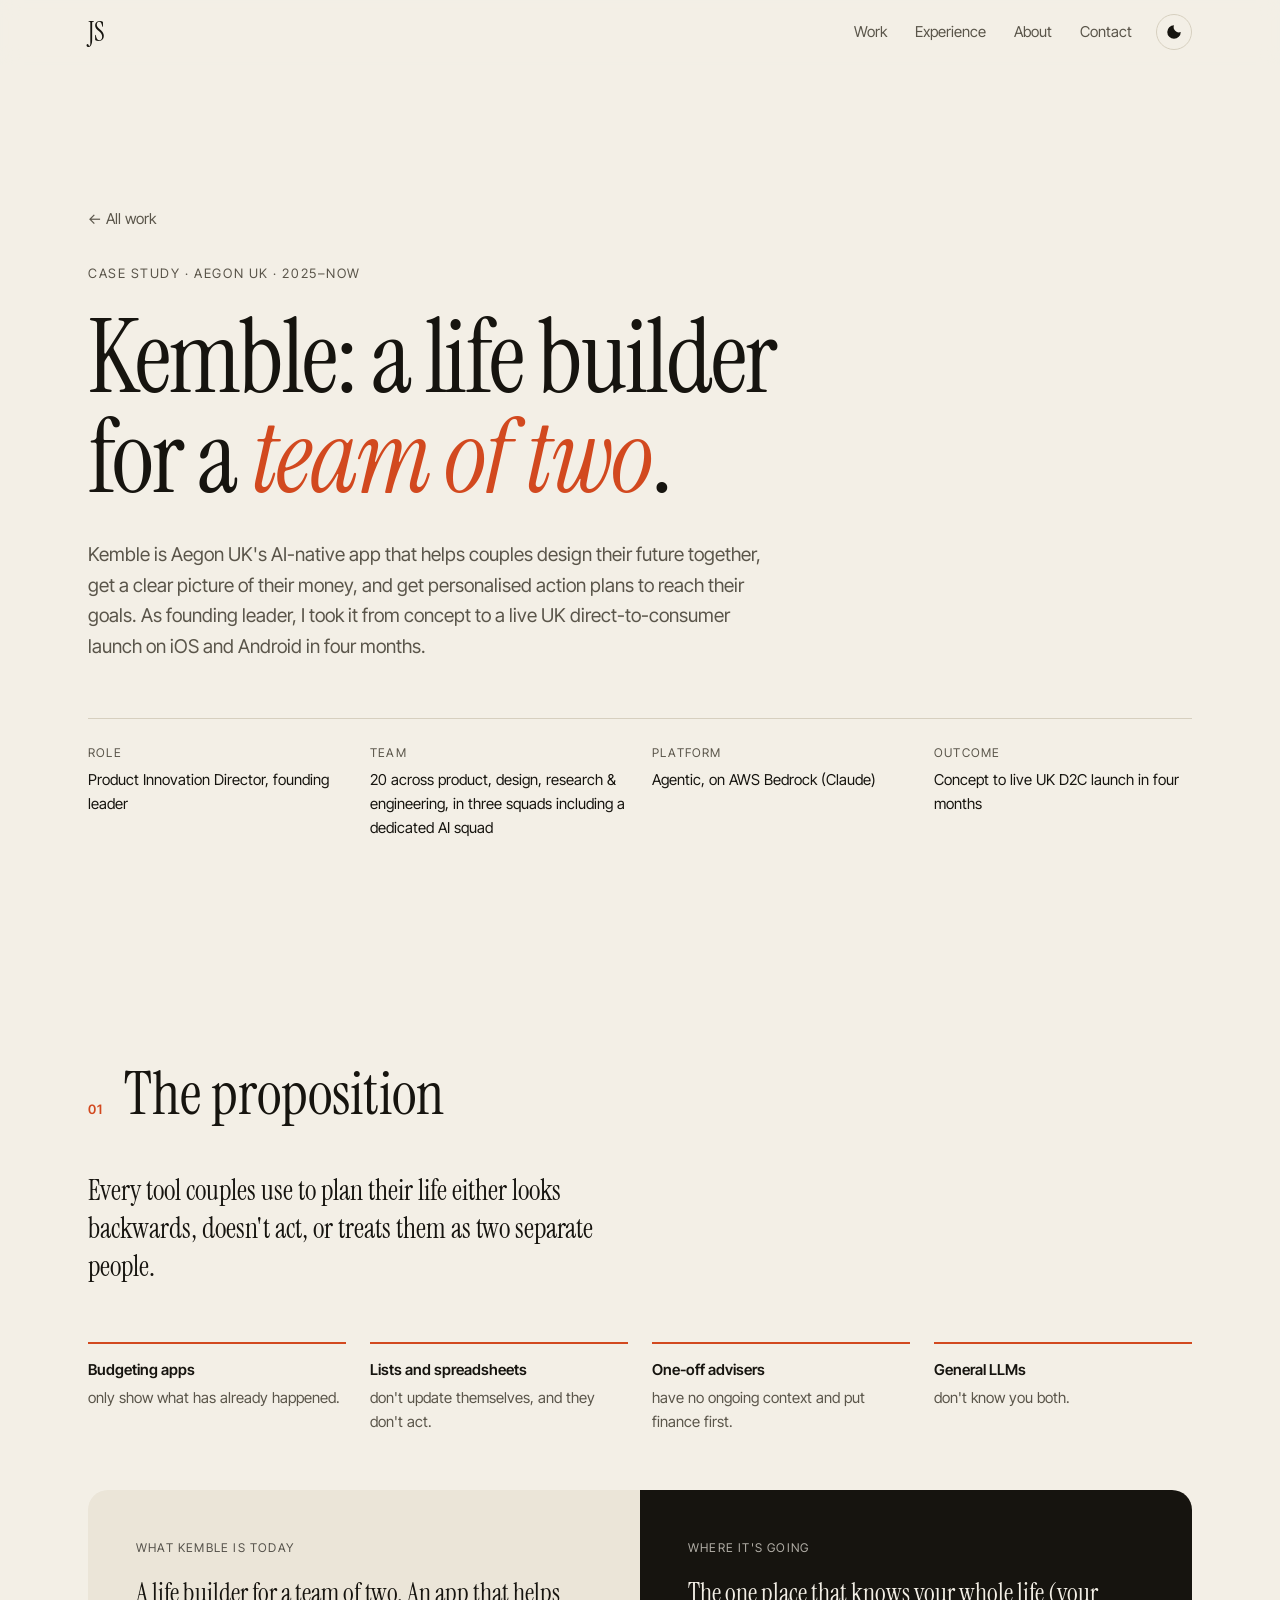
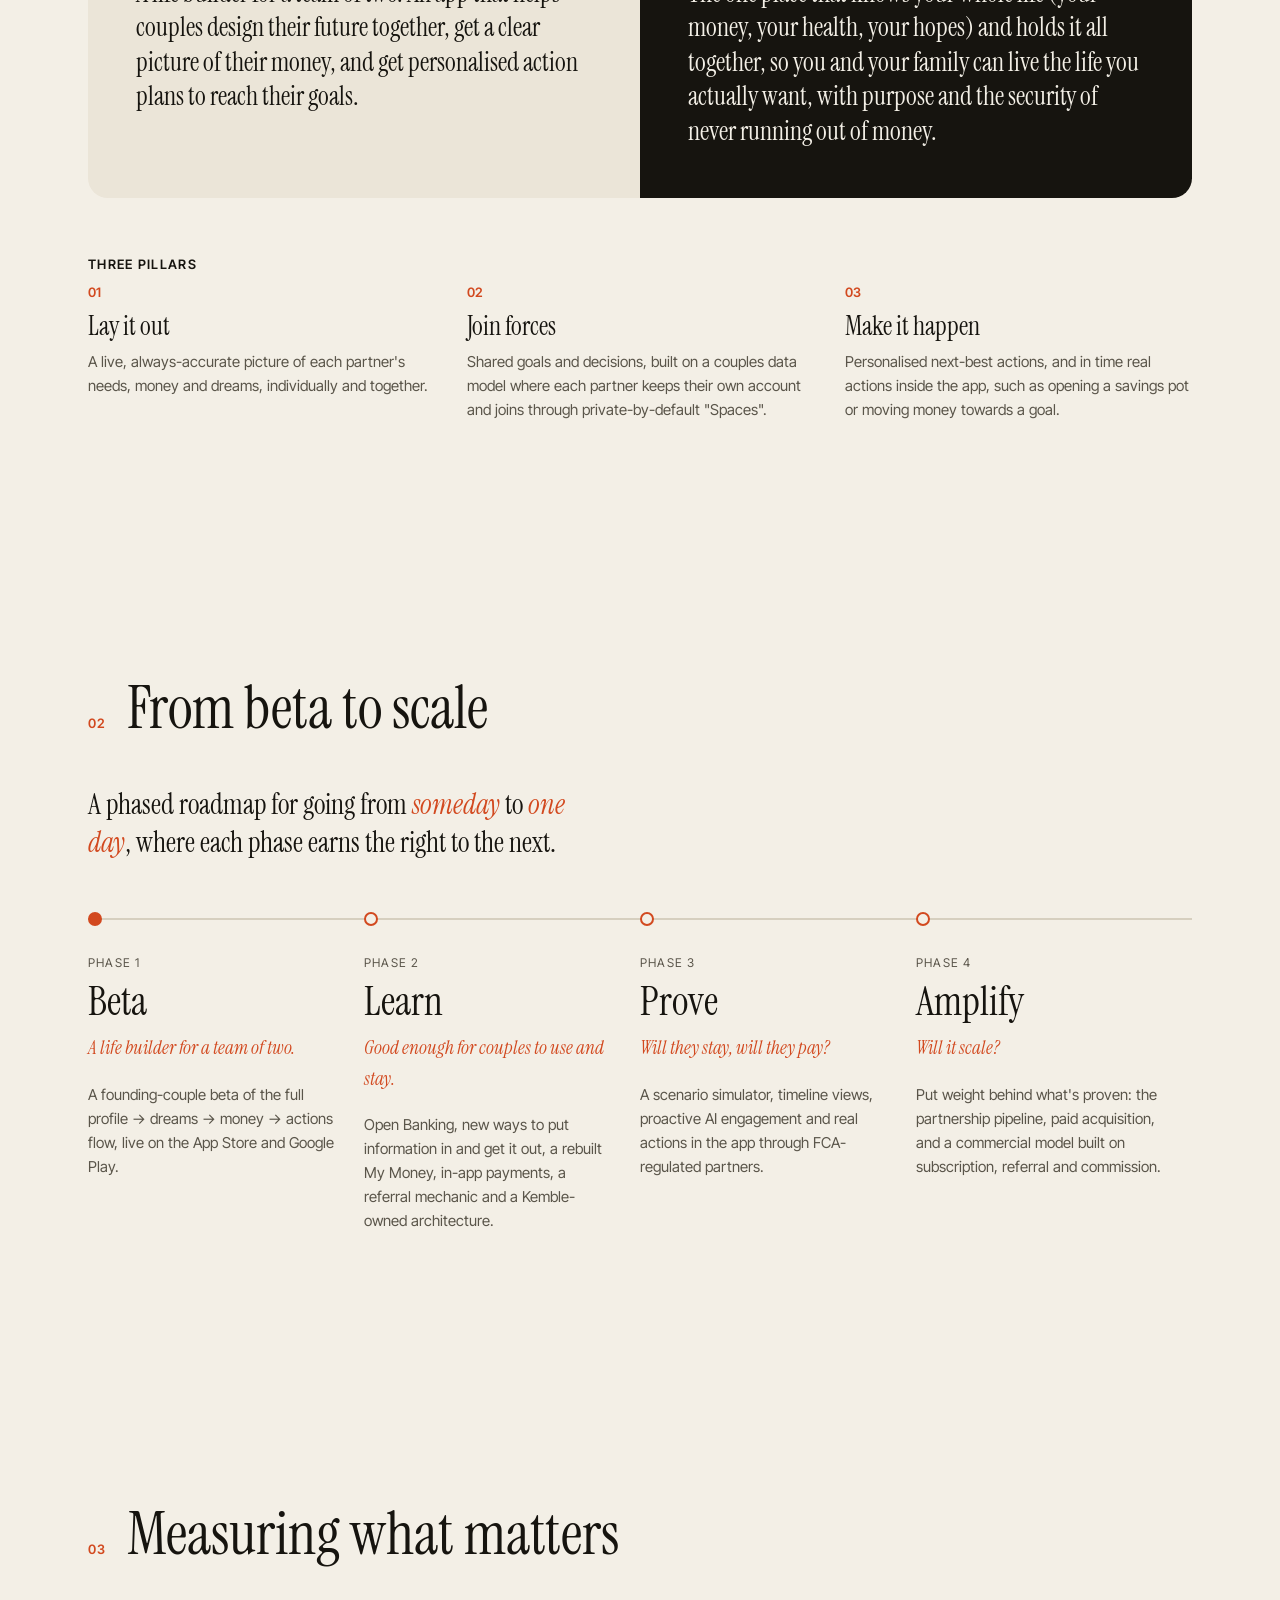
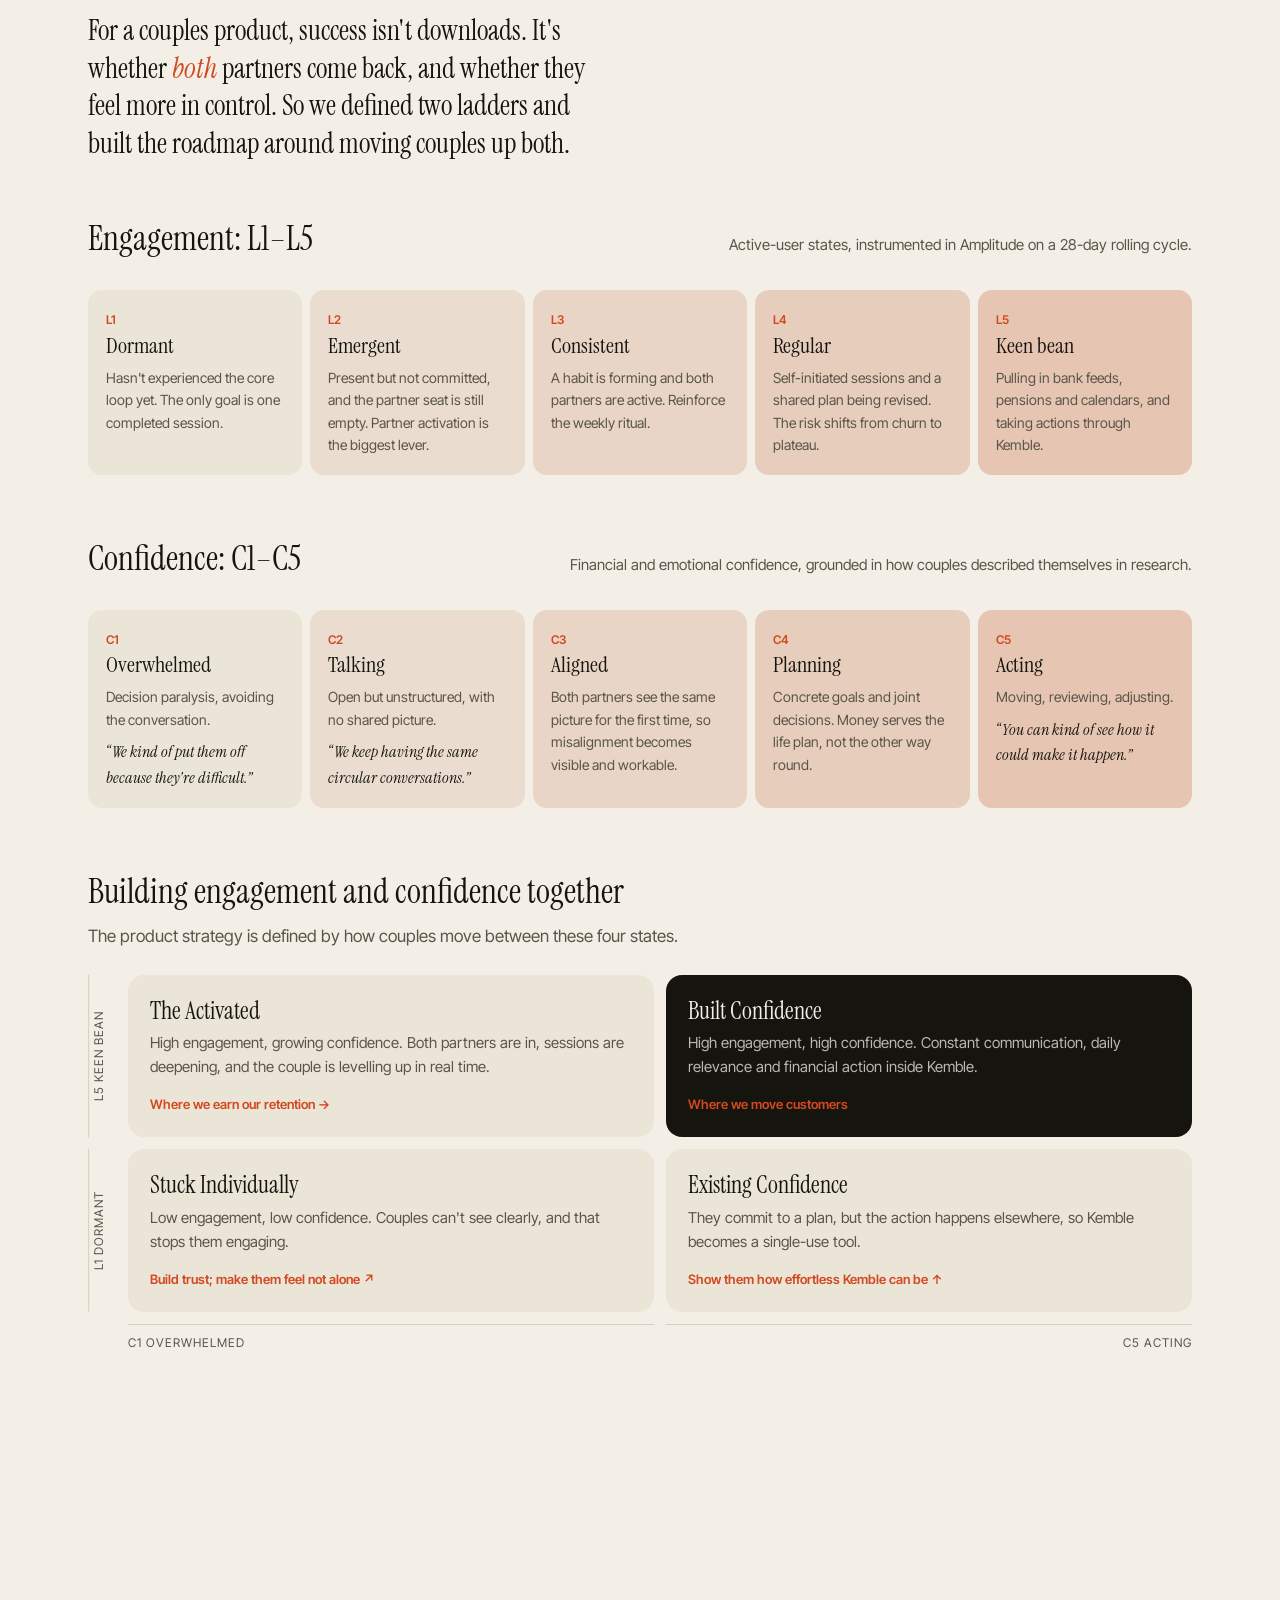
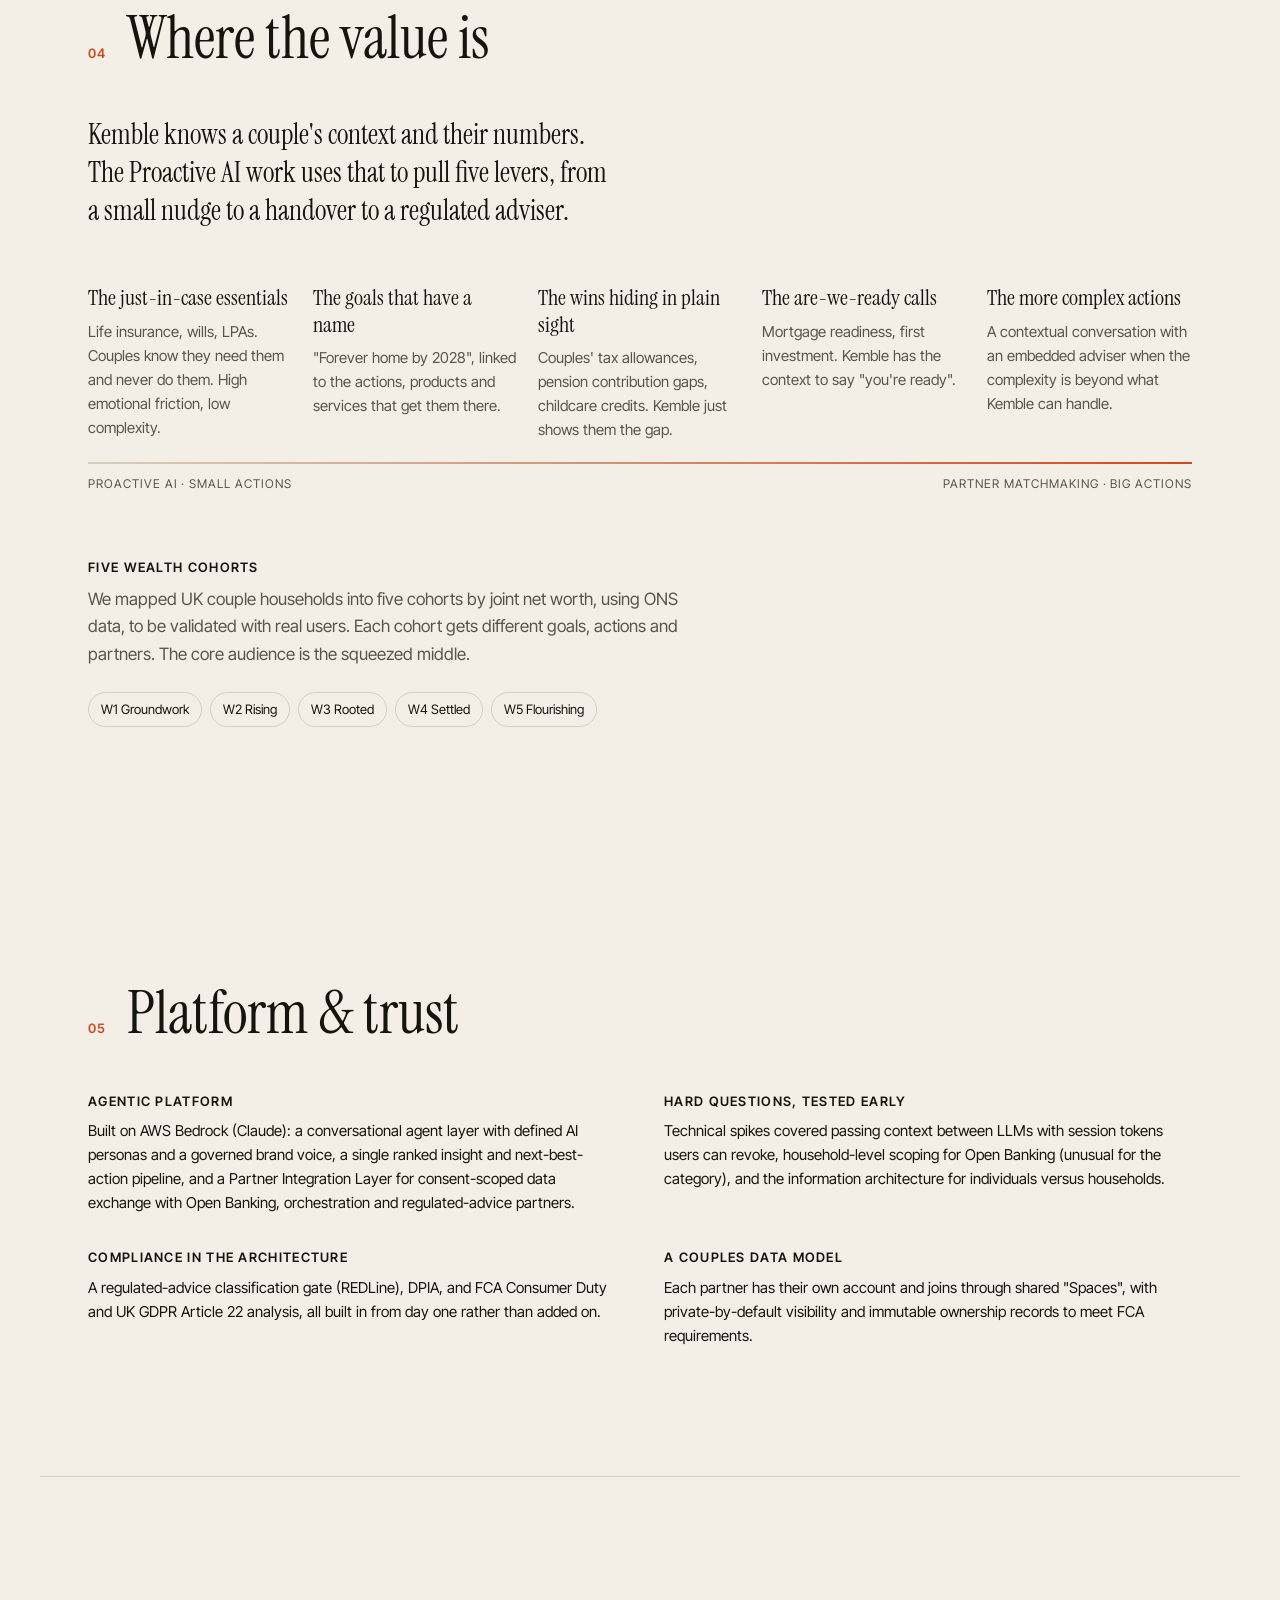
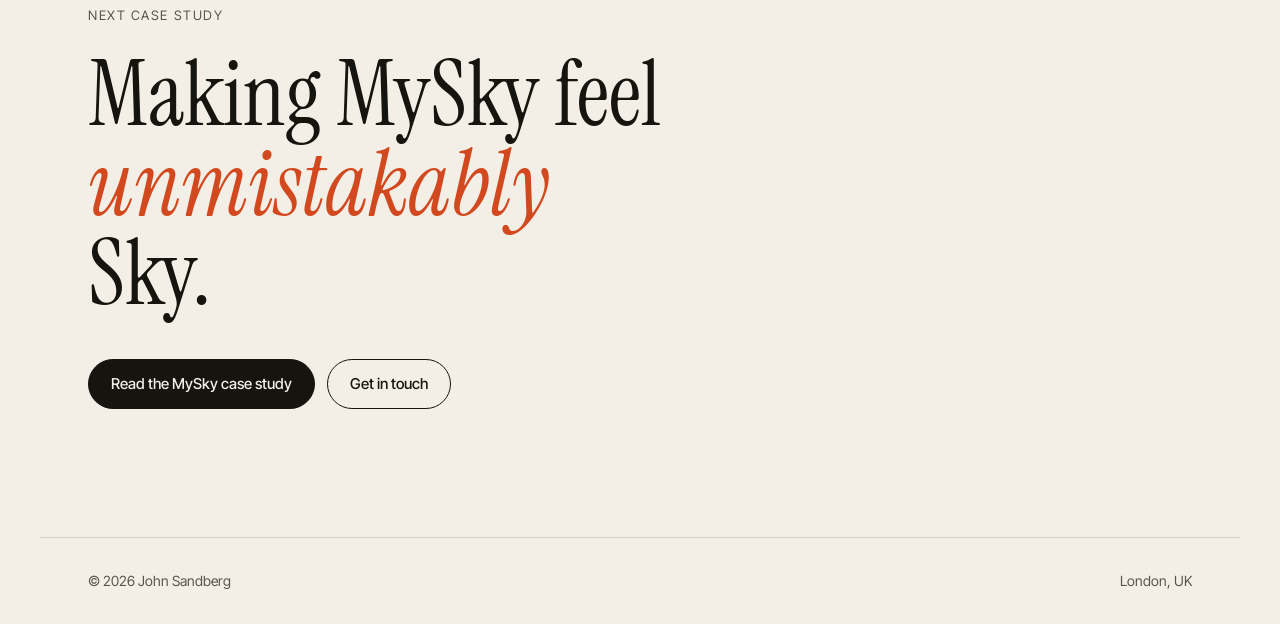
==== work/kemble.html @ 89f9bff1 "Add Kemble case study New work/kemble.html: proposition, phased roadmap, engagement and confidence l" ====
<!doctype html>
<html lang="en" class="no-js">
<head>
  <meta charset="utf-8">
  <meta name="viewport" content="width=device-width, initial-scale=1">
  <title>Kemble — John Sandberg</title>
  <meta name="description" content="Case study: Kemble, Aegon UK's AI-native life and financial planning app for couples, taken from concept to live UK launch in four months.">
  <meta property="og:title" content="Kemble — John Sandberg">
  <meta property="og:type" content="article">
  <link rel="icon" href="../assets/favicon.svg" type="image/svg+xml">
  <link rel="preconnect" href="https://fonts.googleapis.com">
  <link rel="preconnect" href="https://fonts.gstatic.com" crossorigin>
  <link href="https://fonts.googleapis.com/css2?family=Instrument+Serif:ital@0;1&family=Inter+Tight:wght@400;500;600&display=swap" rel="stylesheet">
  <link rel="stylesheet" href="../assets/styles.css">
</head>
<body>
  <a class="skip" href="#main">Skip to content</a>

  <header class="nav">
    <div class="wrap nav__inner">
      <a class="nav__mark" href="../" aria-label="John Sandberg, home">JS</a>
      <nav aria-label="Primary">
        <ul class="nav__links">
          <li><a href="../#work">Work</a></li>
          <li><a href="../#experience">Experience</a></li>
          <li><a href="../#about">About</a></li>
          <li><a href="../#contact">Contact</a></li>
        </ul>
      </nav>
      <button class="theme" type="button" aria-label="Toggle colour theme">
        <svg viewBox="0 0 24 24" width="18" height="18" aria-hidden="true"><path d="M12 3a9 9 0 1 0 9 9 7 7 0 0 1-9-9z" fill="currentColor"/></svg>
      </button>
    </div>
  </header>

  <main id="main">
    <!-- HERO -->
    <section class="hero wrap cs-hero">
      <a class="back" href="../#work">← All work</a>
      <p class="eyebrow">Case study · Aegon UK · 2025–now</p>
      <h1 class="hero__title">Kemble: a life builder for a <em>team of two</em>.</h1>
      <p class="hero__lede">
        Kemble is Aegon UK's AI-native app that helps couples design their future together, get a clear picture of their money, and get personalised action plans to reach their goals. As founding leader, I took it from concept to a live UK direct-to-consumer launch on iOS and Android in four months.
      </p>
      <dl class="cs-meta">
        <div><dt>Role</dt><dd>Product Innovation Director, founding leader</dd></div>
        <div><dt>Team</dt><dd>20 across product, design, research &amp; engineering, in three squads including a dedicated AI squad</dd></div>
        <div><dt>Platform</dt><dd>Agentic, on AWS Bedrock (Claude)</dd></div>
        <div><dt>Outcome</dt><dd>Concept to live UK D2C launch in four months</dd></div>
      </dl>
    </section>

    <!-- 01 PROPOSITION -->
    <section class="section wrap">
      <div class="section__head">
        <span class="section__num">01</span>
        <h2>The proposition</h2>
      </div>
      <p class="cs-intro reveal">Every tool couples use to plan their life either looks backwards, doesn't act, or treats them as two separate people.</p>
      <ul class="gaps reveal">
        <li><strong>Budgeting apps</strong> only show what has already happened.</li>
        <li><strong>Lists and spreadsheets</strong> don't update themselves, and they don't act.</li>
        <li><strong>One-off advisers</strong> have no ongoing context and put finance first.</li>
        <li><strong>General LLMs</strong> don't know you both.</li>
      </ul>

      <div class="duo reveal">
        <div class="duo__panel">
          <p class="duo__label">What Kemble is today</p>
          <p>A life builder for a team of two. An app that helps couples design their future together, get a clear picture of their money, and get personalised action plans to reach their goals.</p>
        </div>
        <div class="duo__panel duo__panel--alt">
          <p class="duo__label">Where it's going</p>
          <p>The one place that knows your whole life (your money, your health, your hopes) and holds it all together, so you and your family can live the life you actually want, with purpose and the security of never running out of money.</p>
        </div>
      </div>

      <h3 class="cs-label">Three pillars</h3>
      <ol class="pillars reveal">
        <li><span>01</span><strong>Lay it out</strong>A live, always-accurate picture of each partner's needs, money and dreams, individually and together.</li>
        <li><span>02</span><strong>Join forces</strong>Shared goals and decisions, built on a couples data model where each partner keeps their own account and joins through private-by-default "Spaces".</li>
        <li><span>03</span><strong>Make it happen</strong>Personalised next-best actions, and in time real actions inside the app, such as opening a savings pot or moving money towards a goal.</li>
      </ol>
    </section>

    <!-- 02 ROADMAP -->
    <section class="section wrap">
      <div class="section__head">
        <span class="section__num">02</span>
        <h2>From beta to scale</h2>
      </div>
      <p class="cs-intro reveal">A phased roadmap for going from <em>someday</em> to <em>one day</em>, where each phase earns the right to the next.</p>
      <ol class="phases reveal">
        <li>
          <span class="phases__n">Phase 1</span>
          <h3>Beta</h3>
          <p class="phases__q">A life builder for a team of two.</p>
          <p>A founding-couple beta of the full profile → dreams → money → actions flow, live on the App Store and Google Play.</p>
        </li>
        <li>
          <span class="phases__n">Phase 2</span>
          <h3>Learn</h3>
          <p class="phases__q">Good enough for couples to use and stay.</p>
          <p>Open Banking, new ways to put information in and get it out, a rebuilt My Money, in-app payments, a referral mechanic and a Kemble-owned architecture.</p>
        </li>
        <li>
          <span class="phases__n">Phase 3</span>
          <h3>Prove</h3>
          <p class="phases__q">Will they stay, will they pay?</p>
          <p>A scenario simulator, timeline views, proactive AI engagement and real actions in the app through FCA-regulated partners.</p>
        </li>
        <li>
          <span class="phases__n">Phase 4</span>
          <h3>Amplify</h3>
          <p class="phases__q">Will it scale?</p>
          <p>Put weight behind what's proven: the partnership pipeline, paid acquisition, and a commercial model built on subscription, referral and commission.</p>
        </li>
      </ol>
    </section>

    <!-- 03 MEASUREMENT -->
    <section class="section wrap">
      <div class="section__head">
        <span class="section__num">03</span>
        <h2>Measuring what matters</h2>
      </div>
      <p class="cs-intro reveal">For a couples product, success isn't downloads. It's whether <em>both</em> partners come back, and whether they feel more in control. So we defined two ladders and built the roadmap around moving couples up both.</p>

      <div class="ladder-block reveal">
        <div class="ladder-block__head">
          <h3 class="case__title">Engagement: L1–L5</h3>
          <p>Active-user states, instrumented in Amplitude on a 28-day rolling cycle.</p>
        </div>
        <ol class="ladder">
          <li><span>L1</span><strong>Dormant</strong>Hasn't experienced the core loop yet. The only goal is one completed session.</li>
          <li><span>L2</span><strong>Emergent</strong>Present but not committed, and the partner seat is still empty. Partner activation is the biggest lever.</li>
          <li><span>L3</span><strong>Consistent</strong>A habit is forming and both partners are active. Reinforce the weekly ritual.</li>
          <li><span>L4</span><strong>Regular</strong>Self-initiated sessions and a shared plan being revised. The risk shifts from churn to plateau.</li>
          <li><span>L5</span><strong>Keen bean</strong>Pulling in bank feeds, pensions and calendars, and taking actions through Kemble.</li>
        </ol>
      </div>

      <div class="ladder-block reveal">
        <div class="ladder-block__head">
          <h3 class="case__title">Confidence: C1–C5</h3>
          <p>Financial and emotional confidence, grounded in how couples described themselves in research.</p>
        </div>
        <ol class="ladder">
          <li><span>C1</span><strong>Overwhelmed</strong>Decision paralysis, avoiding the conversation. <q>We kind of put them off because they're difficult.</q></li>
          <li><span>C2</span><strong>Talking</strong>Open but unstructured, with no shared picture. <q>We keep having the same circular conversations.</q></li>
          <li><span>C3</span><strong>Aligned</strong>Both partners see the same picture for the first time, so misalignment becomes visible and workable.</li>
          <li><span>C4</span><strong>Planning</strong>Concrete goals and joint decisions. Money serves the life plan, not the other way round.</li>
          <li><span>C5</span><strong>Acting</strong>Moving, reviewing, adjusting. <q>You can kind of see how it could make it happen.</q></li>
        </ol>
      </div>

      <div class="matrix-wrap reveal">
        <h3 class="case__title">Building engagement and confidence together</h3>
        <p class="audit__desc">The product strategy is defined by how couples move between these four states.</p>
        <div class="matrix" role="list">
          <span class="matrix__y matrix__y--top">L5 Keen bean</span>
          <span class="matrix__y matrix__y--bottom">L1 Dormant</span>
          <div class="matrix__cell" role="listitem">
            <strong>The Activated</strong>
            <p>High engagement, growing confidence. Both partners are in, sessions are deepening, and the couple is levelling up in real time.</p>
            <small>Where we earn our retention →</small>
          </div>
          <div class="matrix__cell matrix__cell--goal" role="listitem">
            <strong>Built Confidence</strong>
            <p>High engagement, high confidence. Constant communication, daily relevance and financial action inside Kemble.</p>
            <small>Where we move customers</small>
          </div>
          <div class="matrix__cell" role="listitem">
            <strong>Stuck Individually</strong>
            <p>Low engagement, low confidence. Couples can't see clearly, and that stops them engaging.</p>
            <small>Build trust; make them feel not alone ↗</small>
          </div>
          <div class="matrix__cell" role="listitem">
            <strong>Existing Confidence</strong>
            <p>They commit to a plan, but the action happens elsewhere, so Kemble becomes a single-use tool.</p>
            <small>Show them how effortless Kemble can be ↑</small>
          </div>
          <span class="matrix__x matrix__x--left">C1 Overwhelmed</span>
          <span class="matrix__x matrix__x--right">C5 Acting</span>
        </div>
      </div>
    </section>

    <!-- 04 VALUE -->
    <section class="section wrap">
      <div class="section__head">
        <span class="section__num">04</span>
        <h2>Where the value is</h2>
      </div>
      <p class="cs-intro reveal">Kemble knows a couple's context and their numbers. The Proactive AI work uses that to pull five levers, from a small nudge to a handover to a regulated adviser.</p>
      <ol class="levers reveal">
        <li><strong>The just-in-case essentials</strong>Life insurance, wills, LPAs. Couples know they need them and never do them. High emotional friction, low complexity.</li>
        <li><strong>The goals that have a name</strong>"Forever home by 2028", linked to the actions, products and services that get them there.</li>
        <li><strong>The wins hiding in plain sight</strong>Couples' tax allowances, pension contribution gaps, childcare credits. Kemble just shows them the gap.</li>
        <li><strong>The are-we-ready calls</strong>Mortgage readiness, first investment. Kemble has the context to say "you're ready".</li>
        <li><strong>The more complex actions</strong>A contextual conversation with an embedded adviser when the complexity is beyond what Kemble can handle.</li>
      </ol>
      <p class="levers__scale" aria-hidden="true"><span>Proactive AI · small actions</span><span>Partner matchmaking · big actions</span></p>

      <h3 class="cs-label">Five wealth cohorts</h3>
      <p class="cohorts__intro">We mapped UK couple households into five cohorts by joint net worth, using ONS data, to be validated with real users. Each cohort gets different goals, actions and partners. The core audience is the squeezed middle.</p>
      <ul class="chips cohorts">
        <li>W1 Groundwork</li><li>W2 Rising</li><li>W3 Rooted</li><li>W4 Settled</li><li>W5 Flourishing</li>
      </ul>
    </section>

    <!-- 05 PLATFORM & TRUST -->
    <section class="section wrap">
      <div class="section__head">
        <span class="section__num">05</span>
        <h2>Platform &amp; trust</h2>
      </div>
      <div class="case__grid reveal">
        <div>
          <h4>Agentic platform</h4>
          <p>Built on AWS Bedrock (Claude): a conversational agent layer with defined AI personas and a governed brand voice, a single ranked insight and next-best-action pipeline, and a Partner Integration Layer for consent-scoped data exchange with Open Banking, orchestration and regulated-advice partners.</p>
        </div>
        <div>
          <h4>Hard questions, tested early</h4>
          <p>Technical spikes covered passing context between LLMs with session tokens users can revoke, household-level scoping for Open Banking (unusual for the category), and the information architecture for individuals versus households.</p>
        </div>
        <div>
          <h4>Compliance in the architecture</h4>
          <p>A regulated-advice classification gate (REDLine), DPIA, and FCA Consumer Duty and UK GDPR Article 22 analysis, all built in from day one rather than added on.</p>
        </div>
        <div>
          <h4>A couples data model</h4>
          <p>Each partner has their own account and joins through shared "Spaces", with private-by-default visibility and immutable ownership records to meet FCA requirements.</p>
        </div>
      </div>
    </section>

    <!-- NEXT -->
    <section class="contact wrap">
      <p class="eyebrow">Next case study</p>
      <h2 class="contact__title">Making MySky feel <em>unmistakably</em> Sky.</h2>
      <div class="hero__cta" style="margin-top:32px">
        <a class="btn btn--solid" href="mysky.html">Read the MySky case study</a>
        <a class="btn" href="mailto:j.e.sandberg91@gmail.com">Get in touch</a>
      </div>
    </section>
  </main>

  <footer class="footer wrap">
    <span>© <span id="year">2026</span> John Sandberg</span>
    <span>London, UK</span>
  </footer>

  <script src="../assets/main.js"></script>
</body>
</html>
---- assets/styles.css ----
/* ---------- Tokens ---------- */
:root {
  --paper: #f3efe6;
  --paper-2: #ebe5d8;
  --ink: #16140f;
  --ink-2: #5a554a;
  --line: #d6cfbf;
  --accent: #d2491f;
  --serif: "Instrument Serif", Georgia, serif;
  --sans: "Inter Tight", system-ui, -apple-system, sans-serif;
  --gutter: clamp(16px, 4vw, 48px);
  --max: 1200px;
  color-scheme: light;
}
@media (prefers-color-scheme: dark) {
  :root:not([data-theme="light"]) {
    --paper: #12110e; --paper-2: #1b1a16; --ink: #efe9dc; --ink-2: #a39d90;
    --line: #2f2c25; --accent: #f06a3c; color-scheme: dark;
  }
}
:root[data-theme="dark"] {
  --paper: #12110e; --paper-2: #1b1a16; --ink: #efe9dc; --ink-2: #a39d90;
  --line: #2f2c25; --accent: #f06a3c; color-scheme: dark;
}

/* ---------- Base ---------- */
*, *::before, *::after { box-sizing: border-box; }
html { scroll-behavior: smooth; scroll-padding-top: 80px; }
body {
  margin: 0; background: var(--paper); color: var(--ink);
  font: 400 17px/1.6 var(--sans); -webkit-font-smoothing: antialiased;
  overflow-x: hidden;
}
h1, h2, h3, h4 { margin: 0; font-weight: 400; }
p { margin: 0 0 1em; }
a { color: inherit; }
em { font-family: var(--serif); font-style: italic; color: var(--accent); }
.wrap { width: 100%; max-width: var(--max); margin-inline: auto; padding-inline: var(--gutter); }
.skip { position: absolute; left: -999px; }
.skip:focus { left: 16px; top: 16px; z-index: 100; background: var(--ink); color: var(--paper); padding: 8px 12px; }
:focus-visible { outline: 2px solid var(--accent); outline-offset: 3px; }
.eyebrow { font-size: 13px; letter-spacing: .12em; text-transform: uppercase; color: var(--ink-2); margin-bottom: 24px; }

/* ---------- Nav ---------- */
.nav {
  position: sticky; top: 0; z-index: 10;
  background: color-mix(in srgb, var(--paper) 85%, transparent);
  backdrop-filter: blur(10px); border-bottom: 1px solid transparent;
  transition: border-color .3s;
}
.nav.is-scrolled { border-color: var(--line); }
.nav__inner { display: flex; align-items: center; gap: 24px; height: 64px; }
.nav__mark { font: 400 26px/1 var(--serif); text-decoration: none; margin-right: auto; }
.nav__links { display: flex; gap: 28px; list-style: none; margin: 0; padding: 0; font-size: 15px; }
.nav__links a { text-decoration: none; color: var(--ink-2); transition: color .2s; }
.nav__links a:hover { color: var(--ink); }
.theme {
  display: grid; place-items: center; width: 36px; height: 36px; border-radius: 50%;
  border: 1px solid var(--line); background: none; color: var(--ink); cursor: pointer;
}

/* ---------- Hero ---------- */
.hero { padding-top: clamp(64px, 12vw, 140px); padding-bottom: clamp(48px, 8vw, 96px); }
.hero__title {
  font: 400 clamp(44px, 8vw, 112px)/.98 var(--serif); letter-spacing: -.02em;
  max-width: 14ch; text-wrap: balance;
}
.hero__foot {
  display: flex; flex-wrap: wrap; justify-content: space-between; align-items: end;
  gap: 32px; margin-top: clamp(40px, 6vw, 72px);
}
.hero__lede { max-width: 46ch; color: var(--ink-2); font-size: 19px; margin: 0; }
.hero__cta { display: flex; gap: 12px; flex-wrap: wrap; }
.btn {
  display: inline-block; padding: 12px 22px; border-radius: 999px; border: 1px solid var(--ink);
  text-decoration: none; font-size: 15px; font-weight: 500; transition: transform .2s, background .2s, color .2s;
}
.btn:hover { transform: translateY(-2px); }
.btn--solid { background: var(--ink); color: var(--paper); }

/* ---------- Stats ---------- */
.stats {
  display: grid; grid-template-columns: repeat(4, 1fr);
  border-top: 1px solid var(--line); border-bottom: 1px solid var(--line);
}
.stat { padding: 32px 24px 32px 0; display: flex; flex-direction: column; gap: 8px; }
.stat + .stat { padding-left: 24px; border-left: 1px solid var(--line); }
.stat__num { font: 400 clamp(48px, 6vw, 76px)/1 var(--serif); }
.stat__num small { font-size: .45em; color: var(--accent); margin-left: 2px; }
.stat__label { font-size: 14px; color: var(--ink-2); max-width: 24ch; }

/* ---------- Sections ---------- */
.section { padding-block: clamp(72px, 10vw, 128px); }
.section__head { display: flex; align-items: baseline; gap: 20px; margin-bottom: 48px; }
.section__num { font-size: 13px; color: var(--accent); font-weight: 600; letter-spacing: .1em; }
.section__head h2 { font: 400 clamp(36px, 5vw, 60px)/1 var(--serif); }

/* ---------- Cases ---------- */
.case { border-top: 1px solid var(--line); padding-top: 24px; }
.case__meta { display: flex; gap: 8px; flex-wrap: wrap; margin-bottom: 16px; }
.tag { font-size: 12px; letter-spacing: .04em; padding: 4px 10px; border-radius: 999px; background: var(--ink); color: var(--paper); }
.tag--ghost { background: none; color: var(--ink-2); border: 1px solid var(--line); }
.case__title { font: 400 clamp(26px, 3vw, 34px)/1.15 var(--serif); margin-bottom: 12px; }
.case p { color: var(--ink-2); }
.case--feature { background: var(--paper-2); border: 0; border-radius: 20px; padding: clamp(24px, 4vw, 56px); margin-bottom: 56px; }
.case--feature .case__title { font-size: clamp(32px, 4.5vw, 56px); max-width: 18ch; }
.case__lede { font-size: 19px; max-width: 62ch; }
.case__grid { display: grid; grid-template-columns: repeat(2, 1fr); gap: 32px 48px; margin-top: 40px; }
.case__grid h4 { font-size: 13px; font-weight: 600; letter-spacing: .1em; text-transform: uppercase; margin-bottom: 8px; color: var(--ink); }
.case__grid p { font-size: 15px; margin: 0; }
.cases { display: grid; grid-template-columns: repeat(2, 1fr); gap: 48px 56px; }

/* ---------- Gallery ---------- */
.gallery { display: grid; grid-template-columns: repeat(2, 1fr); gap: clamp(24px, 3vw, 40px); }
.tile { margin: 0; }
.tile--wide { grid-column: 1 / -1; }
.tile img { display: block; width: 100%; height: auto; border-radius: 16px; border: 1px solid var(--line); background: #fff; }
.tile:not(.tile--wide) img { aspect-ratio: 16 / 10; object-fit: cover; }
.tile img.is-contain { object-fit: contain; padding: 12px; }
.tile figcaption { margin-top: 14px; font-size: 15px; color: var(--ink-2); }
.tile figcaption strong { display: block; font: 400 22px/1.2 var(--serif); color: var(--ink); margin-bottom: 4px; }

/* ---------- Approach ---------- */
.approach__grid { display: grid; grid-template-columns: 1fr 1.2fr; gap: clamp(32px, 6vw, 80px); align-items: start; }
.split__bar { height: 14px; border-radius: 999px; background: var(--line); overflow: hidden; }
.split__bar span { display: block; height: 100%; width: 0; background: var(--accent); border-radius: 999px; transition: width 1.4s cubic-bezier(.2,.7,.2,1); }
.split.is-in .split__bar span { width: var(--w); }
.split__legend { display: grid; grid-template-columns: 4fr 1.4fr; gap: 16px; margin-top: 16px; font-size: 15px; }
.split__legend strong { font: 400 40px/1 var(--serif); display: block; margin-bottom: 4px; }
.split__legend small { color: var(--ink-2); font-size: 13px; }
.big { font: 400 clamp(24px, 2.6vw, 32px)/1.3 var(--serif); }
.approach__text p:not(.big) { color: var(--ink-2); }
.chips { list-style: none; padding: 0; margin: 24px 0 0; display: flex; flex-wrap: wrap; gap: 8px; }
.chips li { font-size: 13px; border: 1px solid var(--line); border-radius: 999px; padding: 6px 12px; }

/* ---------- Timeline ---------- */
.timeline { list-style: none; padding: 0; margin: 0; }
.role {
  display: grid; grid-template-columns: 160px 1.2fr 1fr; gap: 24px; align-items: baseline;
  padding: 28px 0; border-top: 1px solid var(--line); transition: padding-left .3s;
}
.role:last-child { border-bottom: 1px solid var(--line); }
.role:hover { padding-left: 12px; }
.role__date { font-size: 14px; color: var(--ink-2); font-variant-numeric: tabular-nums; }
.role h3 { font: 400 26px/1.2 var(--serif); }
.role__co { margin: 4px 0 0; font-size: 15px; color: var(--accent); }
.role__desc { color: var(--ink-2); font-size: 15px; margin: 0; }

/* ---------- Education ---------- */
.edu { list-style: none; padding: 0; margin: 0; display: grid; grid-template-columns: repeat(auto-fit, minmax(260px, 1fr)); gap: 16px; }
.edu li { padding: 24px; border: 1px solid var(--line); border-radius: 16px; display: flex; flex-direction: column; gap: 8px; }
.edu strong { font: 400 22px/1.2 var(--serif); }
.edu span { color: var(--ink-2); font-size: 15px; }

/* ---------- Quotes ---------- */
.quotes { display: grid; grid-template-columns: 1fr 1fr; gap: clamp(32px, 5vw, 72px); padding-block: 48px clamp(72px, 10vw, 128px); }
.quote { margin: 0; }
.quote blockquote { margin: 0 0 20px; font: italic 400 clamp(24px, 2.6vw, 34px)/1.25 var(--serif); }
.quote figcaption { font-size: 15px; font-weight: 500; }
.quote figcaption span { display: block; font-weight: 400; color: var(--ink-2); }

/* ---------- Contact ---------- */
.contact { padding-block: clamp(72px, 10vw, 128px); border-top: 1px solid var(--line); }
.contact__title { font: 400 clamp(44px, 7vw, 96px)/1 var(--serif); max-width: 14ch; margin-bottom: 40px; }
.contact__mail {
  font-size: clamp(18px, 2.4vw, 28px); text-decoration: none; overflow-wrap: anywhere;
  border-bottom: 2px solid var(--accent); padding-bottom: 4px;
}
.contact__mail:hover { color: var(--accent); }
.footer { display: flex; justify-content: space-between; padding-block: 32px; font-size: 14px; color: var(--ink-2); border-top: 1px solid var(--line); }

/* ---------- Case study pages ---------- */
.cs-hero .hero__title { max-width: 16ch; }
.cs-hero .hero__lede { margin-top: 32px; max-width: 62ch; }
.back { display: inline-block; margin-bottom: 32px; font-size: 15px; color: var(--ink-2); text-decoration: none; }
.back:hover { color: var(--accent); }
.cs-meta { display: grid; grid-template-columns: repeat(4, 1fr); gap: 24px; margin: 56px 0 0; padding-top: 24px; border-top: 1px solid var(--line); }
.cs-meta dt { font-size: 12px; letter-spacing: .1em; text-transform: uppercase; color: var(--ink-2); margin-bottom: 6px; }
.cs-meta dd { margin: 0; font-size: 15px; }
.cs-intro { font: 400 clamp(22px, 2.4vw, 28px)/1.35 var(--serif); max-width: 40ch; margin-bottom: 56px; }
.cs-label { font-size: 13px; font-weight: 600; letter-spacing: .1em; text-transform: uppercase; margin: 32px 0 8px; }
.cs-label:first-child { margin-top: 0; }
.cs-split p, .findings { color: var(--ink-2); }
.cs-split { display: grid; grid-template-columns: 1.1fr 1fr; gap: clamp(32px, 6vw, 80px); align-items: start; }
.findings { padding-left: 20px; margin: 0; }
.findings li { margin-bottom: 12px; }
.findings li::marker { color: var(--accent); }

.venn { margin: 0; }
.venn svg { width: 100%; max-width: 440px; display: block; margin-inline: auto; }
.venn__circles circle { fill-opacity: .72; mix-blend-mode: multiply; }
:root[data-theme="dark"] .venn__circles circle { mix-blend-mode: normal; fill-opacity: .62; }
@media (prefers-color-scheme: dark) { :root:not([data-theme="light"]) .venn__circles circle { mix-blend-mode: normal; fill-opacity: .62; } }
.venn__labels text { font: 500 17px var(--sans); fill: #16140f; text-anchor: middle; }

.audit { border-top: 1px solid var(--line); padding-top: 32px; margin-bottom: 72px; }
.audit__desc { color: var(--ink-2); max-width: 62ch; }
.verdicts { list-style: none; padding: 0; margin: 32px 0; display: grid; grid-template-columns: repeat(4, 1fr); gap: 24px; }
.verdicts li { font-size: 15px; color: var(--ink-2); }
.verdicts strong { display: block; color: var(--ink); font-weight: 600; margin-bottom: 4px; }
.verdict__icon { display: grid; place-items: center; width: 36px; height: 36px; border-radius: 50%; margin-bottom: 14px; border: 2px solid; font-size: 18px; font-weight: 600; }
.is-pass .verdict__icon { color: #2e8b57; }
.is-fail .verdict__icon { color: var(--accent); }
.is-pass .verdict__icon::before { content: "✓"; }
.is-fail .verdict__icon::before { content: "✕"; }

.shot { margin: 0; }
.shot img { display: block; width: 100%; height: auto; border-radius: 16px; border: 1px solid var(--line); background: #fff; }
.shot--wide img { padding: clamp(8px, 2vw, 24px); }
.shot--phones img { background: var(--paper-2); }
.shot figcaption { font-size: 13px; color: var(--ink-2); margin-top: 12px; }
.stats--3 { grid-template-columns: repeat(3, 1fr); }
.impact .stat__num { font-size: clamp(40px, 4.5vw, 56px); }
.case__link { display: inline-block; margin-top: 4px; font-weight: 500; font-size: 15px; text-decoration: none; border-bottom: 1px solid var(--accent); }
.case__link:hover { color: var(--accent); }
.case--feature .case__link { margin-top: 40px; }

/* ---------- Kemble components ---------- */
.gaps { list-style: none; padding: 0; margin: 0 0 56px; display: grid; grid-template-columns: repeat(4, 1fr); gap: 24px; }
.gaps li { border-top: 2px solid var(--accent); padding-top: 14px; color: var(--ink-2); font-size: 15px; }
.gaps strong { display: block; color: var(--ink); font-weight: 600; margin-bottom: 4px; }
.duo { display: grid; grid-template-columns: 1fr 1fr; border-radius: 20px; overflow: hidden; margin-bottom: 56px; }
.duo__panel { padding: clamp(24px, 4vw, 48px); background: var(--paper-2); }
.duo__panel p:last-child { font: 400 clamp(20px, 2vw, 26px)/1.35 var(--serif); margin: 0; }
.duo__panel--alt { background: var(--ink); color: var(--paper); }
.duo__label { font-size: 12px; letter-spacing: .1em; text-transform: uppercase; opacity: .7; margin-bottom: 20px; }
.pillars { list-style: none; padding: 0; margin: 0; display: grid; grid-template-columns: repeat(3, 1fr); gap: 32px; }
.pillars li, .levers li { color: var(--ink-2); font-size: 15px; }
.pillars span { display: block; color: var(--accent); font-size: 13px; font-weight: 600; margin-bottom: 8px; }
.pillars strong, .levers strong { display: block; font: 400 26px/1.2 var(--serif); color: var(--ink); margin-bottom: 8px; }

.phases { list-style: none; padding: 0; margin: 0; display: grid; grid-template-columns: repeat(4, 1fr); counter-reset: ph; }
.phases li { position: relative; padding: 28px 24px 0 0; border-top: 2px solid var(--line); }
.phases li::before { content: ""; position: absolute; top: -8px; left: 0; width: 14px; height: 14px; border-radius: 50%; background: var(--paper); border: 2px solid var(--accent); }
.phases li:first-child::before { background: var(--accent); }
.phases__n { font-size: 12px; letter-spacing: .1em; text-transform: uppercase; color: var(--ink-2); }
.phases h3 { font: 400 40px/1.1 var(--serif); margin: 4px 0 10px; }
.phases__q { font-family: var(--serif); font-style: italic; font-size: 19px; color: var(--accent); }
.phases p:not(.phases__q) { color: var(--ink-2); font-size: 15px; }

.ladder-block { margin-bottom: 64px; }
.ladder-block__head { display: flex; flex-wrap: wrap; align-items: baseline; justify-content: space-between; gap: 8px 24px; margin-bottom: 20px; }
.ladder-block__head p { color: var(--ink-2); font-size: 15px; margin: 0; }
.ladder { list-style: none; padding: 0; margin: 0; display: grid; grid-template-columns: repeat(5, 1fr); gap: 8px; }
.ladder li { padding: 18px; border-radius: 14px; background: color-mix(in srgb, var(--accent) calc(var(--i) * 5%), var(--paper-2)); font-size: 14px; color: var(--ink-2); }
.ladder li:nth-child(1) { --i: 0; } .ladder li:nth-child(2) { --i: 1; } .ladder li:nth-child(3) { --i: 2; } .ladder li:nth-child(4) { --i: 3; } .ladder li:nth-child(5) { --i: 4; }
.ladder span { font-size: 12px; font-weight: 600; color: var(--accent); }
.ladder strong { display: block; font: 400 22px/1.2 var(--serif); color: var(--ink); margin: 2px 0 8px; }
.ladder q { display: block; margin-top: 8px; font-family: var(--serif); font-style: italic; font-size: 16px; color: var(--ink); }

.matrix { display: grid; grid-template-columns: auto 1fr 1fr; grid-template-rows: auto auto auto; gap: 12px; margin-top: 24px; }
.matrix__y { grid-column: 1; writing-mode: vertical-rl; transform: rotate(180deg); font-size: 12px; letter-spacing: .08em; text-transform: uppercase; color: var(--ink-2); text-align: center; border-right: 1px solid var(--line); padding-left: 8px; }
.matrix__y--top { grid-row: 1; } .matrix__y--bottom { grid-row: 2; }
.matrix__cell { padding: 22px; border-radius: 16px; background: var(--paper-2); font-size: 15px; color: var(--ink-2); }
.matrix__cell strong { display: block; font: 400 24px/1.2 var(--serif); color: var(--ink); margin-bottom: 6px; }
.matrix__cell small { display: block; font-size: 13px; font-weight: 600; color: var(--accent); }
.matrix__cell--goal { background: var(--ink); color: color-mix(in srgb, var(--paper) 75%, transparent); }
.matrix__cell--goal strong { color: var(--paper); }
.matrix__x { grid-row: 3; font-size: 12px; letter-spacing: .08em; text-transform: uppercase; color: var(--ink-2); border-top: 1px solid var(--line); padding-top: 8px; }
.matrix__x--left { grid-column: 2; } .matrix__x--right { grid-column: 3; text-align: right; }

.levers { list-style: none; padding: 0; margin: 0; display: grid; grid-template-columns: repeat(5, 1fr); gap: 20px; }
.levers strong { font-size: 22px; }
.levers__scale { display: flex; justify-content: space-between; margin: 20px 0 64px; padding-top: 10px; font-size: 12px; letter-spacing: .08em; text-transform: uppercase; color: var(--ink-2);
  border-top: 2px solid; border-image: linear-gradient(90deg, var(--line), var(--accent)) 1; }
.cohorts__intro { color: var(--ink-2); max-width: 62ch; }

/* ---------- Motion ---------- */
.reveal { opacity: 0; transform: translateY(18px); transition: opacity .8s ease, transform .8s ease; }
.reveal.is-in { opacity: 1; transform: none; }
.no-js .reveal { opacity: 1; transform: none; }
@media (prefers-reduced-motion: reduce) {
  html { scroll-behavior: auto; }
  .reveal { opacity: 1; transform: none; transition: none; }
  .split__bar span { transition: none; }
}

/* ---------- Responsive ---------- */
@media (max-width: 900px) {
  .stats { grid-template-columns: repeat(2, 1fr); }
  .stat:nth-child(3) { padding-left: 0; border-left: 0; }
  .stat:nth-child(n+3) { border-top: 1px solid var(--line); }
  .cases, .case__grid, .approach__grid, .quotes, .gallery { grid-template-columns: 1fr; }
  .role { grid-template-columns: 1fr; gap: 8px; }
  .cs-meta, .verdicts { grid-template-columns: repeat(2, 1fr); }
  .cs-split { grid-template-columns: 1fr; }
  .gaps, .phases { grid-template-columns: repeat(2, 1fr); row-gap: 40px; }
  .pillars, .duo { grid-template-columns: 1fr; }
  .ladder, .levers { grid-template-columns: 1fr 1fr; }
}
@media (max-width: 600px) {
  .nav__links { display: none; }
  .stat { padding: 24px 12px 24px 0; }
  .stat + .stat { padding-left: 12px; }
  .stat:nth-child(3) { padding-left: 0; }
  .split__legend { grid-template-columns: 1fr; }
  .footer { flex-direction: column; gap: 4px; }
  .cs-meta, .verdicts, .stats--3 { grid-template-columns: 1fr; }
  .shot--wide { overflow-x: auto; margin-inline: calc(var(--gutter) * -1); padding-inline: var(--gutter); }
  .shot--wide img { width: 820px; max-width: none; }
  .shot--wide::after { content: "Scroll sideways to see more →"; display: block; font-size: 12px; color: var(--ink-2); margin-top: 8px; }
  .stats--3 .stat { padding-left: 0; border-left: 0; }
  .stats--3 .stat + .stat { border-top: 1px solid var(--line); }
  .gaps, .phases, .ladder, .levers { grid-template-columns: 1fr; }
  .matrix { grid-template-columns: 1fr; }
  .matrix__y, .matrix__x { display: none; }
  .levers__scale { display: none; }
}
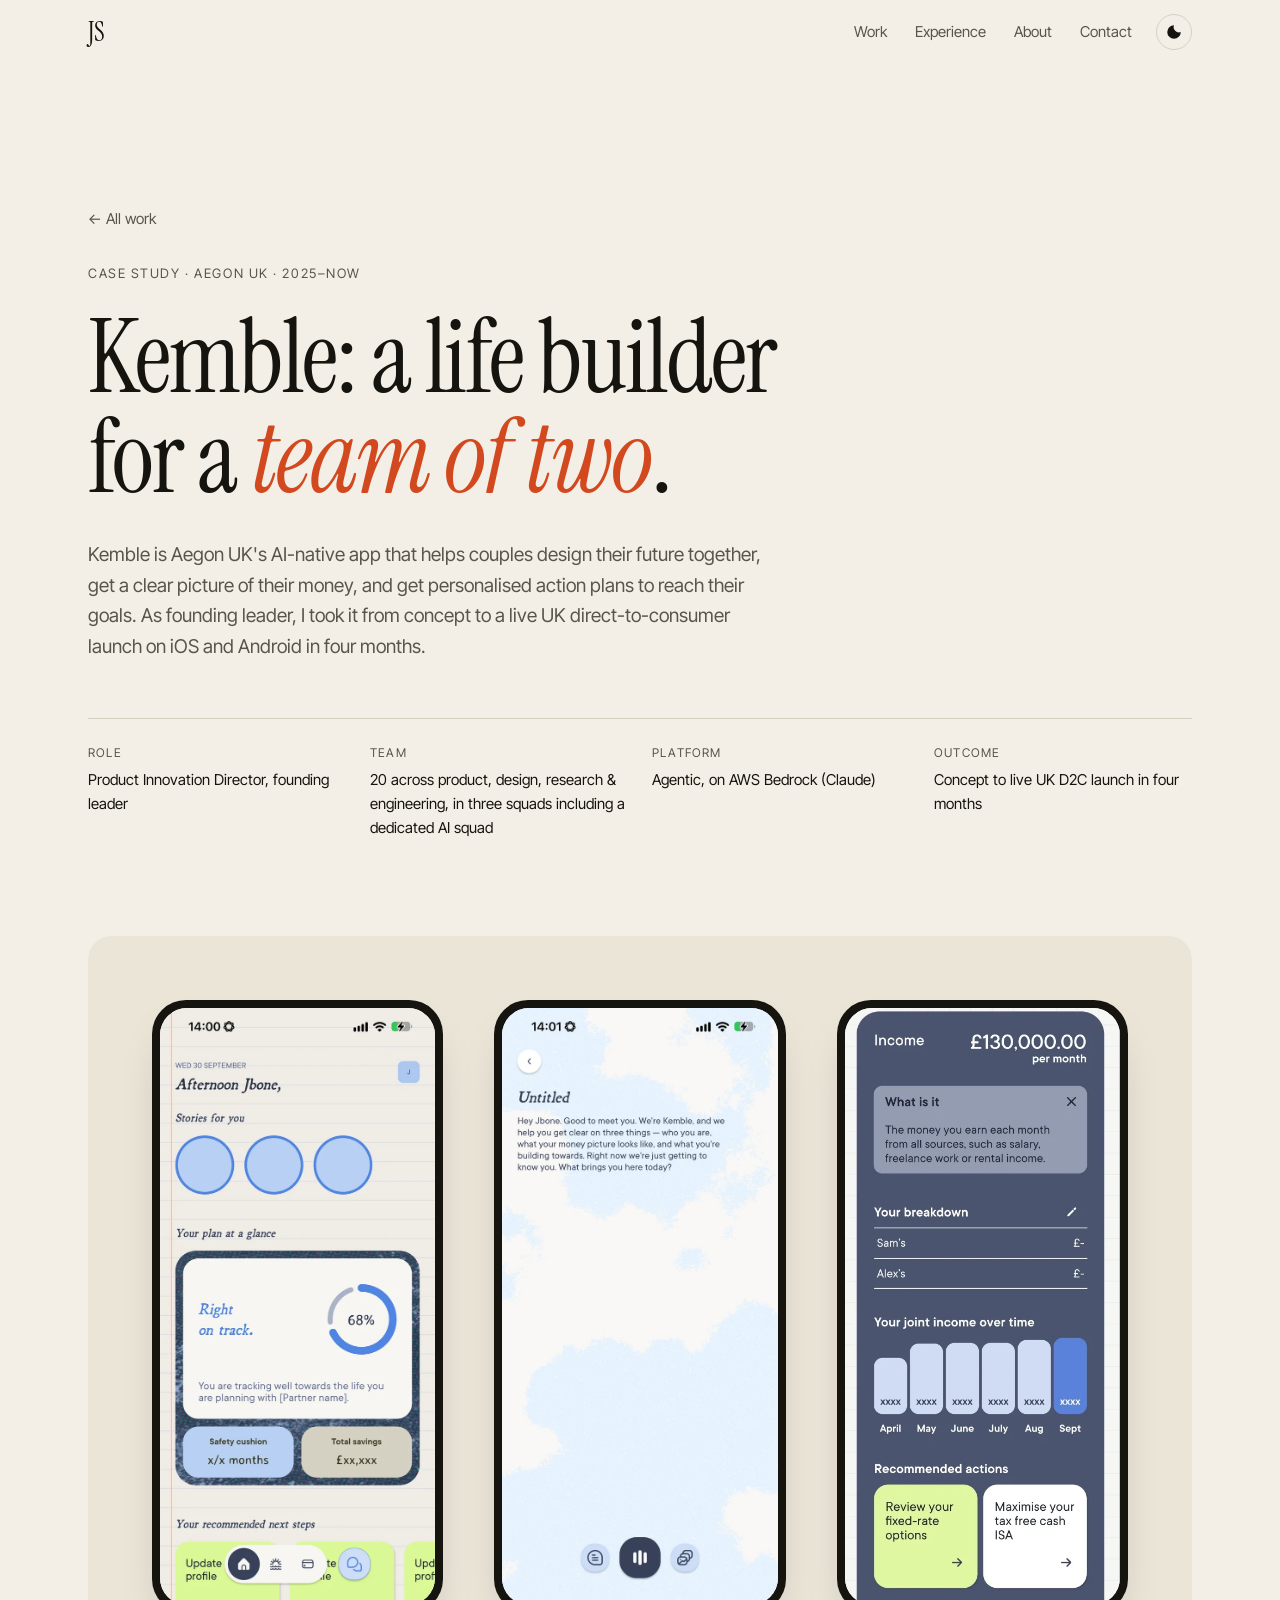
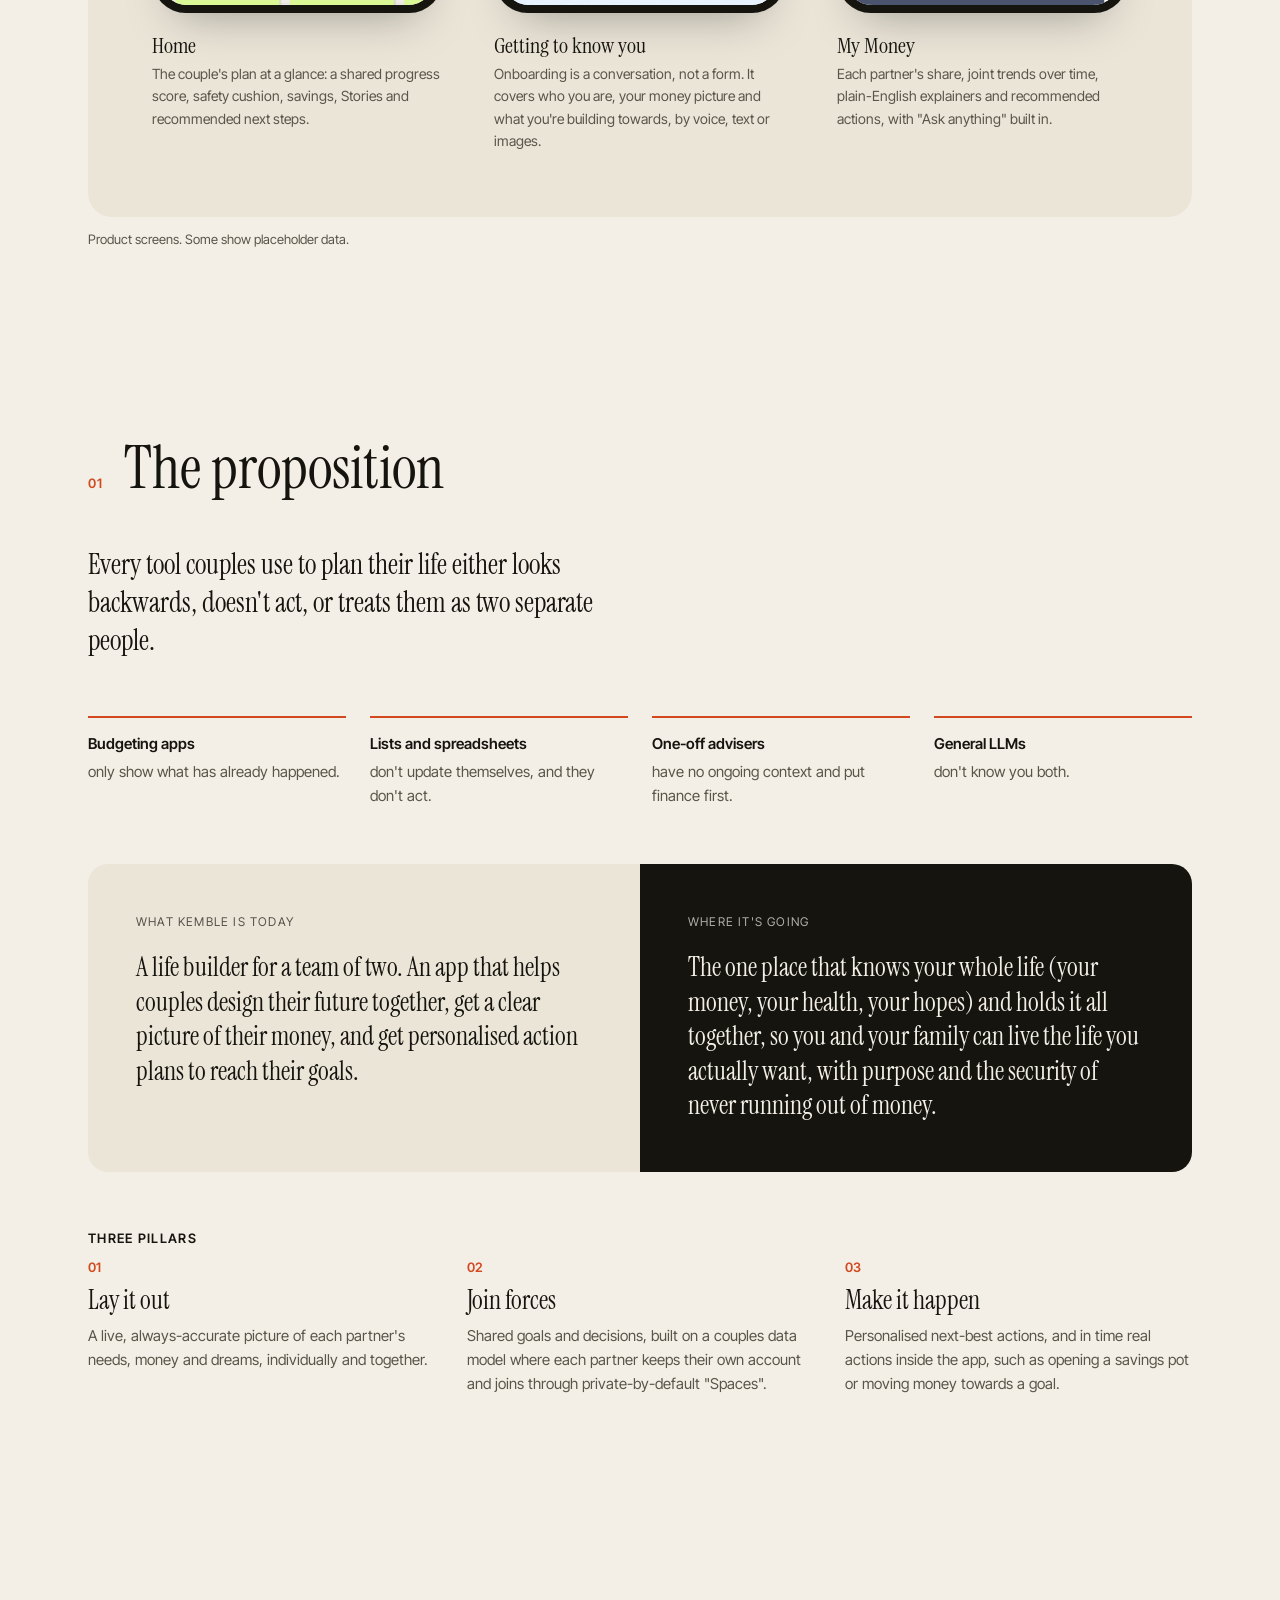
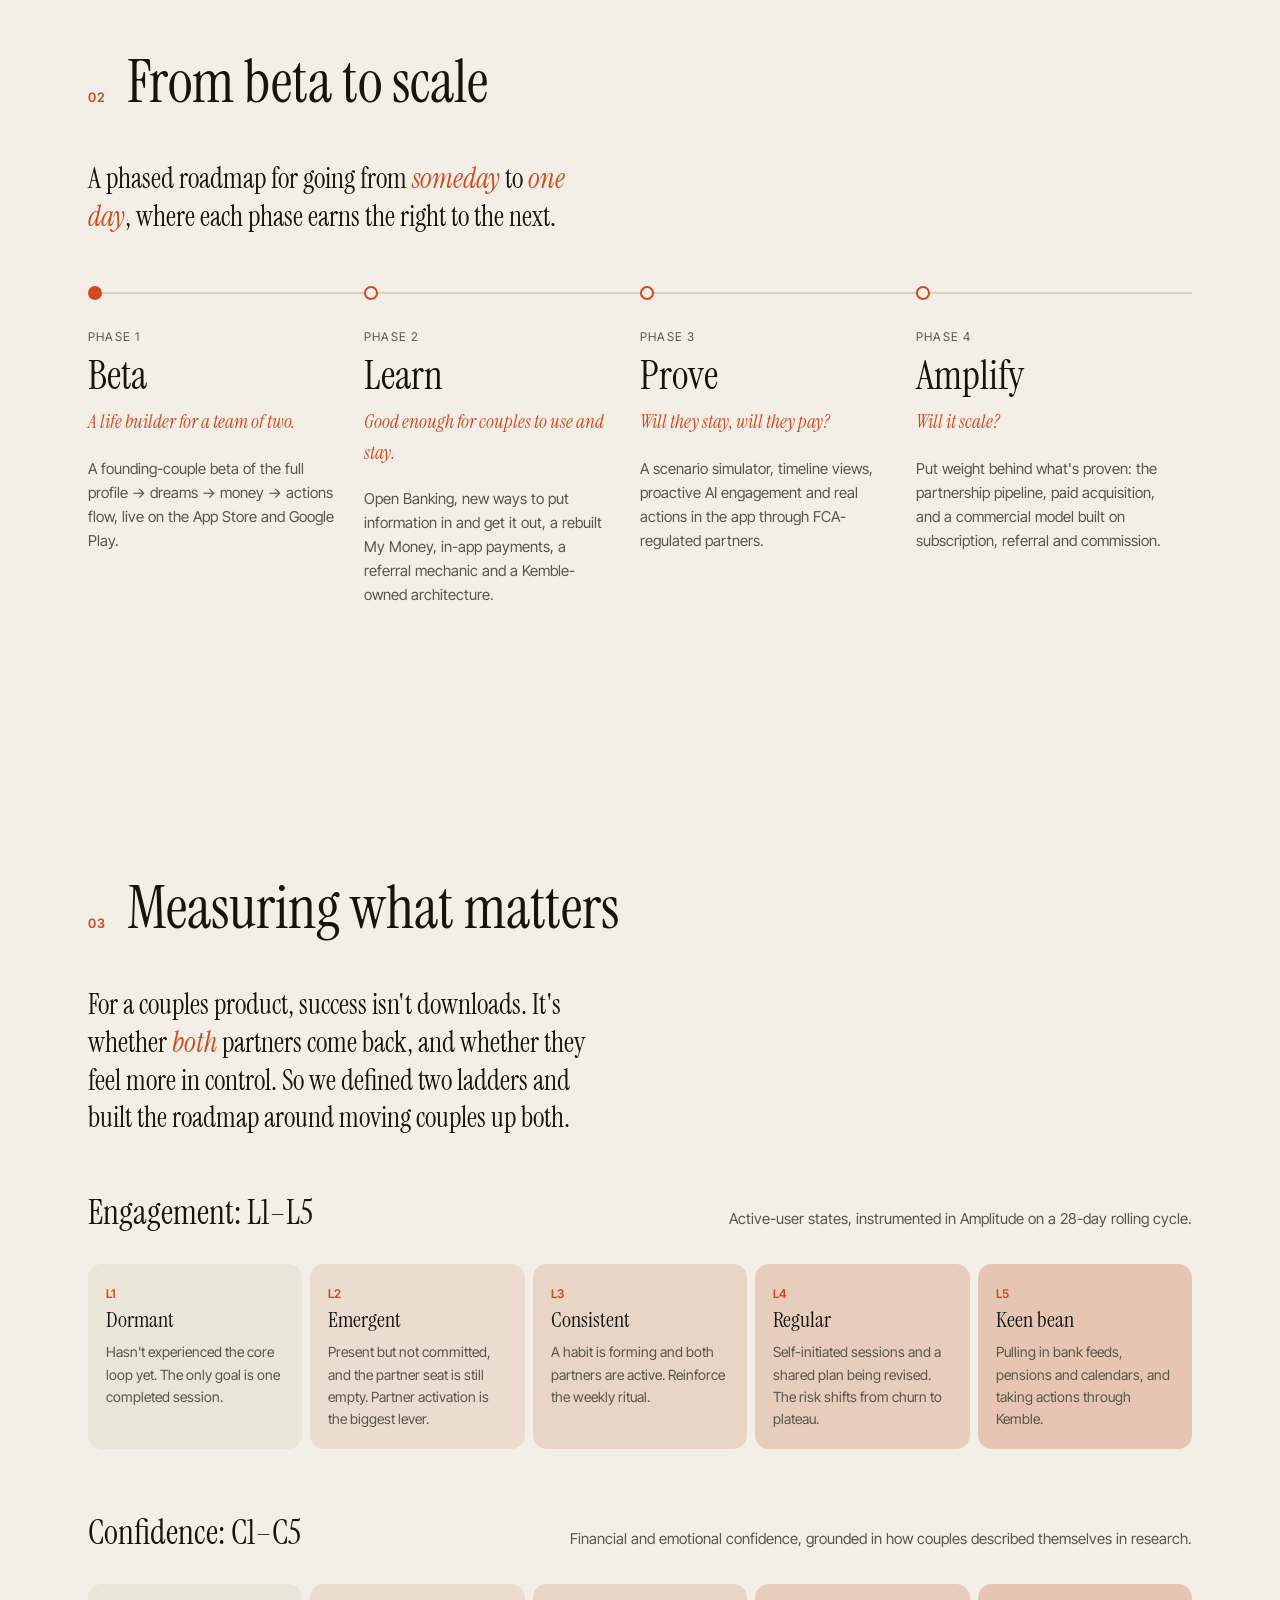
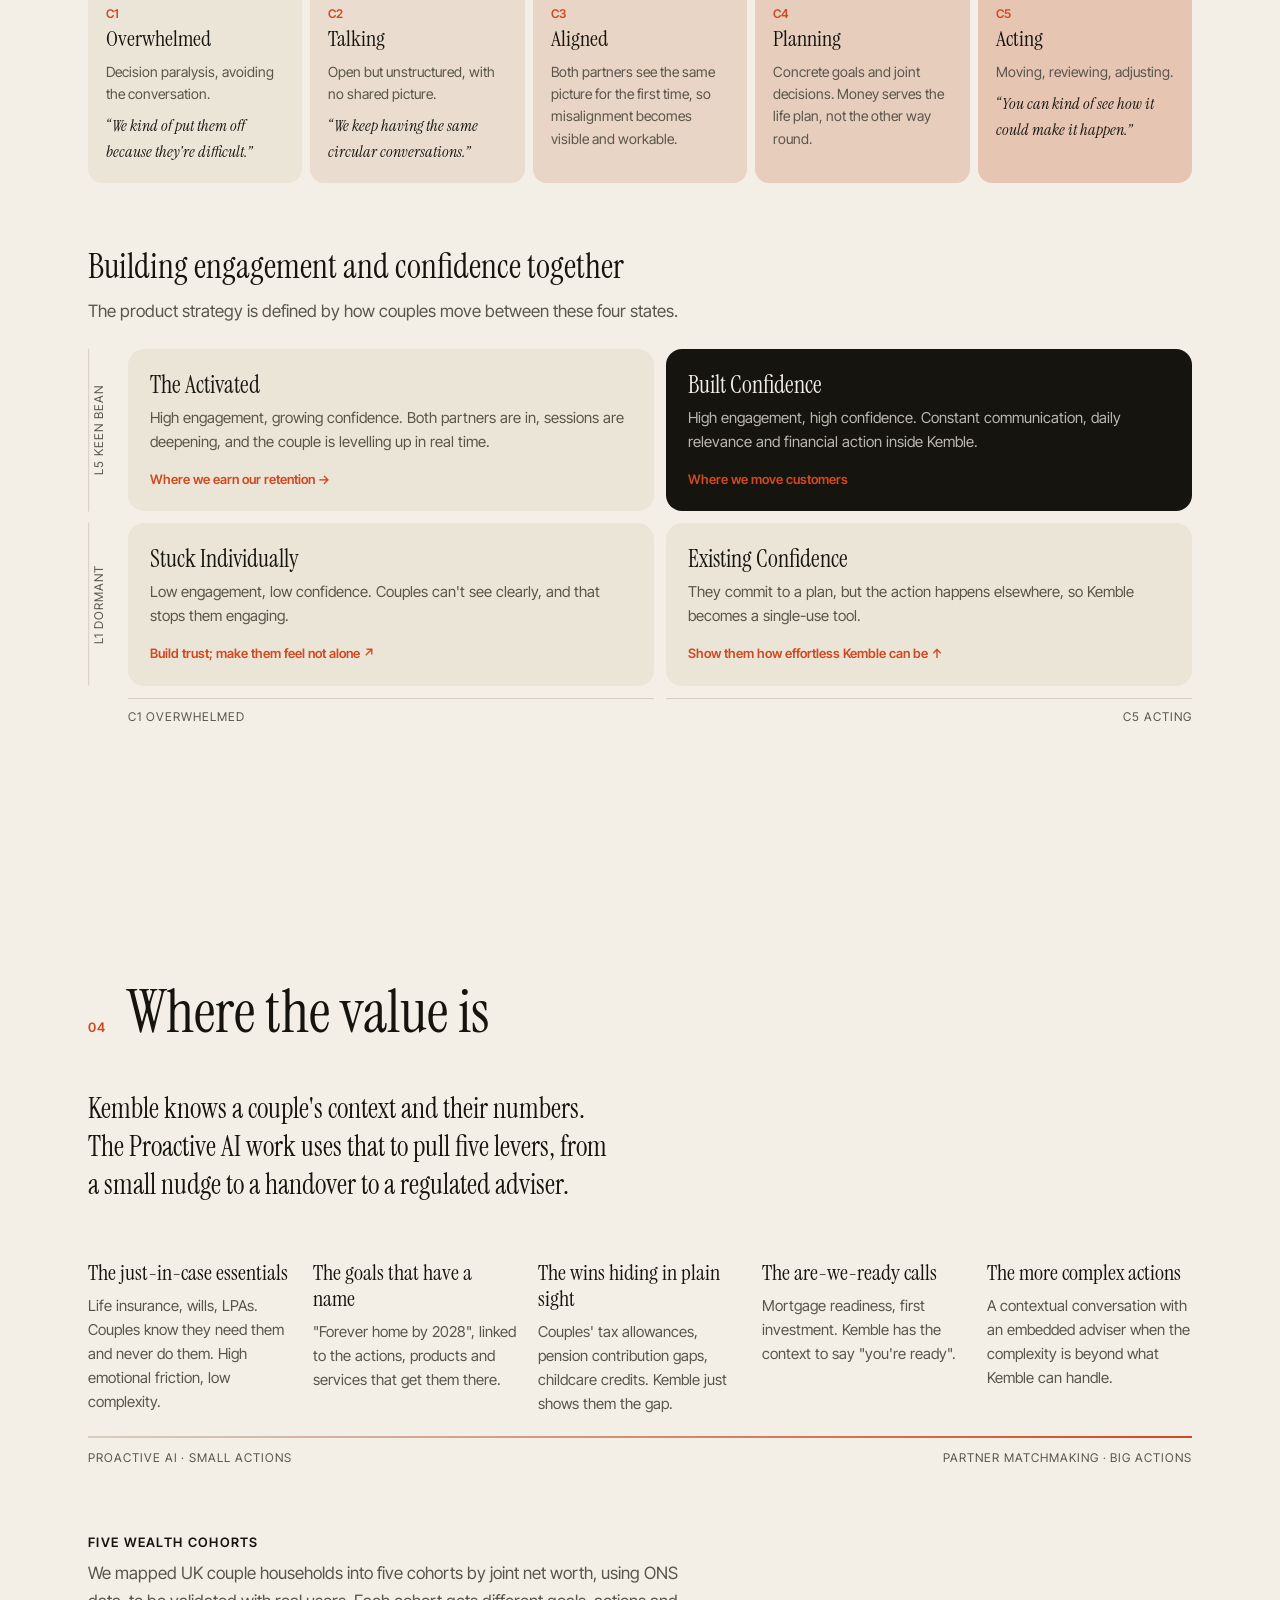
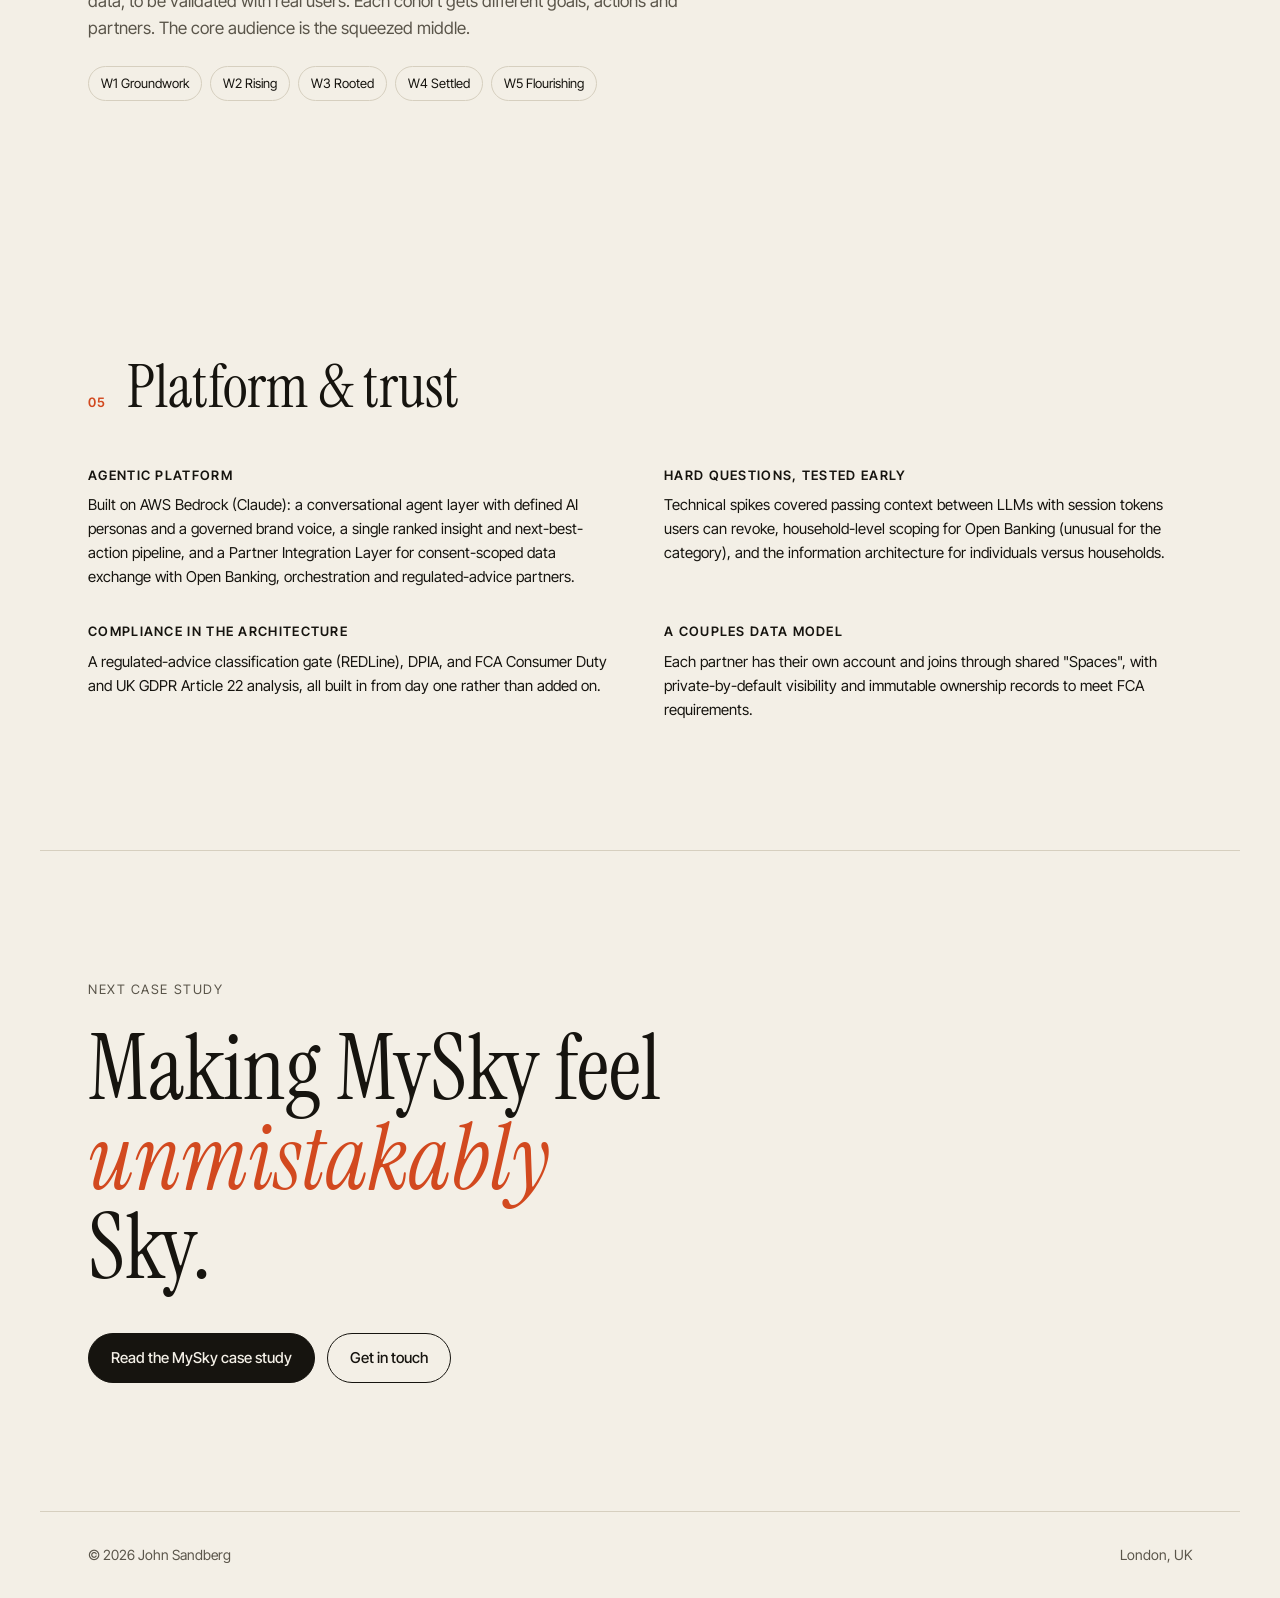
==== commit 75647d9d: "Add Kemble app screens to case study Home, conversational onboarding and My Money screens shown in p" ====
--- a/work/kemble.html
+++ b/work/kemble.html
@@ -50,6 +50,25 @@
       </dl>
     </section>
 
+    <!-- SCREENS -->
+    <section class="wrap screens" aria-label="Kemble app screens">
+      <div class="phones">
+        <figure class="phone reveal">
+          <div class="phone__frame"><img src="../assets/work/kemble/home.webp" width="640" height="1387" alt="Kemble home screen: 'Afternoon Jbone', Stories for you, a 'Right on track' plan score of 68%, safety cushion and total savings tiles, and recommended next steps."></div>
+          <figcaption><strong>Home</strong>The couple's plan at a glance: a shared progress score, safety cushion, savings, Stories and recommended next steps.</figcaption>
+        </figure>
+        <figure class="phone reveal">
+          <div class="phone__frame"><img src="../assets/work/kemble/conversation.webp" width="640" height="1387" alt="Kemble's AI conversation: 'Hey Jbone. Good to meet you. We're Kemble, and we help you get clear on three things — who you are, what your money picture looks like, and what you're building towards.'"></div>
+          <figcaption><strong>Getting to know you</strong>Onboarding is a conversation, not a form. It covers who you are, your money picture and what you're building towards, by voice, text or images.</figcaption>
+        </figure>
+        <figure class="phone reveal">
+          <div class="phone__frame"><img src="../assets/work/kemble/money.webp" width="497" height="1080" loading="lazy" alt="Kemble Money screen: joint income with a plain-English explainer, each partner's breakdown, joint income over time, and recommended actions such as reviewing fixed-rate options and maximising a tax-free cash ISA."></div>
+          <figcaption><strong>My Money</strong>Each partner's share, joint trends over time, plain-English explainers and recommended actions, with "Ask anything" built in.</figcaption>
+        </figure>
+      </div>
+      <p class="screens__note">Product screens. Some show placeholder data.</p>
+    </section>
+
     <!-- 01 PROPOSITION -->
     <section class="section wrap">
       <div class="section__head">
--- a/assets/styles.css
+++ b/assets/styles.css
@@ -215,6 +215,16 @@
 .case__link:hover { color: var(--accent); }
 .case--feature .case__link { margin-top: 40px; }
 
+/* ---------- Phone screens ---------- */
+.screens { padding-bottom: clamp(24px, 4vw, 48px); }
+.phones { display: grid; grid-template-columns: repeat(3, 1fr); gap: clamp(20px, 4vw, 56px); padding: clamp(28px, 5vw, 64px); background: var(--paper-2); border-radius: 24px; }
+.phone { margin: 0; }
+.phone__frame { border-radius: 34px; padding: 8px; background: var(--ink); box-shadow: 0 24px 48px -24px rgba(0,0,0,.35); }
+.phone__frame img { display: block; width: 100%; height: auto; aspect-ratio: 640 / 1387; object-fit: cover; object-position: top; border-radius: 27px; background: #fff; }
+.phone figcaption { margin-top: 20px; font-size: 14px; color: var(--ink-2); }
+.phone figcaption strong { display: block; font: 400 22px/1.2 var(--serif); color: var(--ink); margin-bottom: 4px; }
+.screens__note { font-size: 13px; color: var(--ink-2); margin-top: 12px; }
+
 /* ---------- Kemble components ---------- */
 .gaps { list-style: none; padding: 0; margin: 0 0 56px; display: grid; grid-template-columns: repeat(4, 1fr); gap: 24px; }
 .gaps li { border-top: 2px solid var(--accent); padding-top: 14px; color: var(--ink-2); font-size: 15px; }
@@ -302,6 +312,8 @@
   .stats--3 .stat { padding-left: 0; border-left: 0; }
   .stats--3 .stat + .stat { border-top: 1px solid var(--line); }
   .gaps, .phases, .ladder, .levers { grid-template-columns: 1fr; }
+  .phones { display: flex; overflow-x: auto; scroll-snap-type: x mandatory; margin-inline: calc(var(--gutter) * -1); border-radius: 0; padding-inline: var(--gutter); }
+  .phone { flex: 0 0 72%; scroll-snap-align: center; }
   .matrix { grid-template-columns: 1fr; }
   .matrix__y, .matrix__x { display: none; }
   .levers__scale { display: none; }
